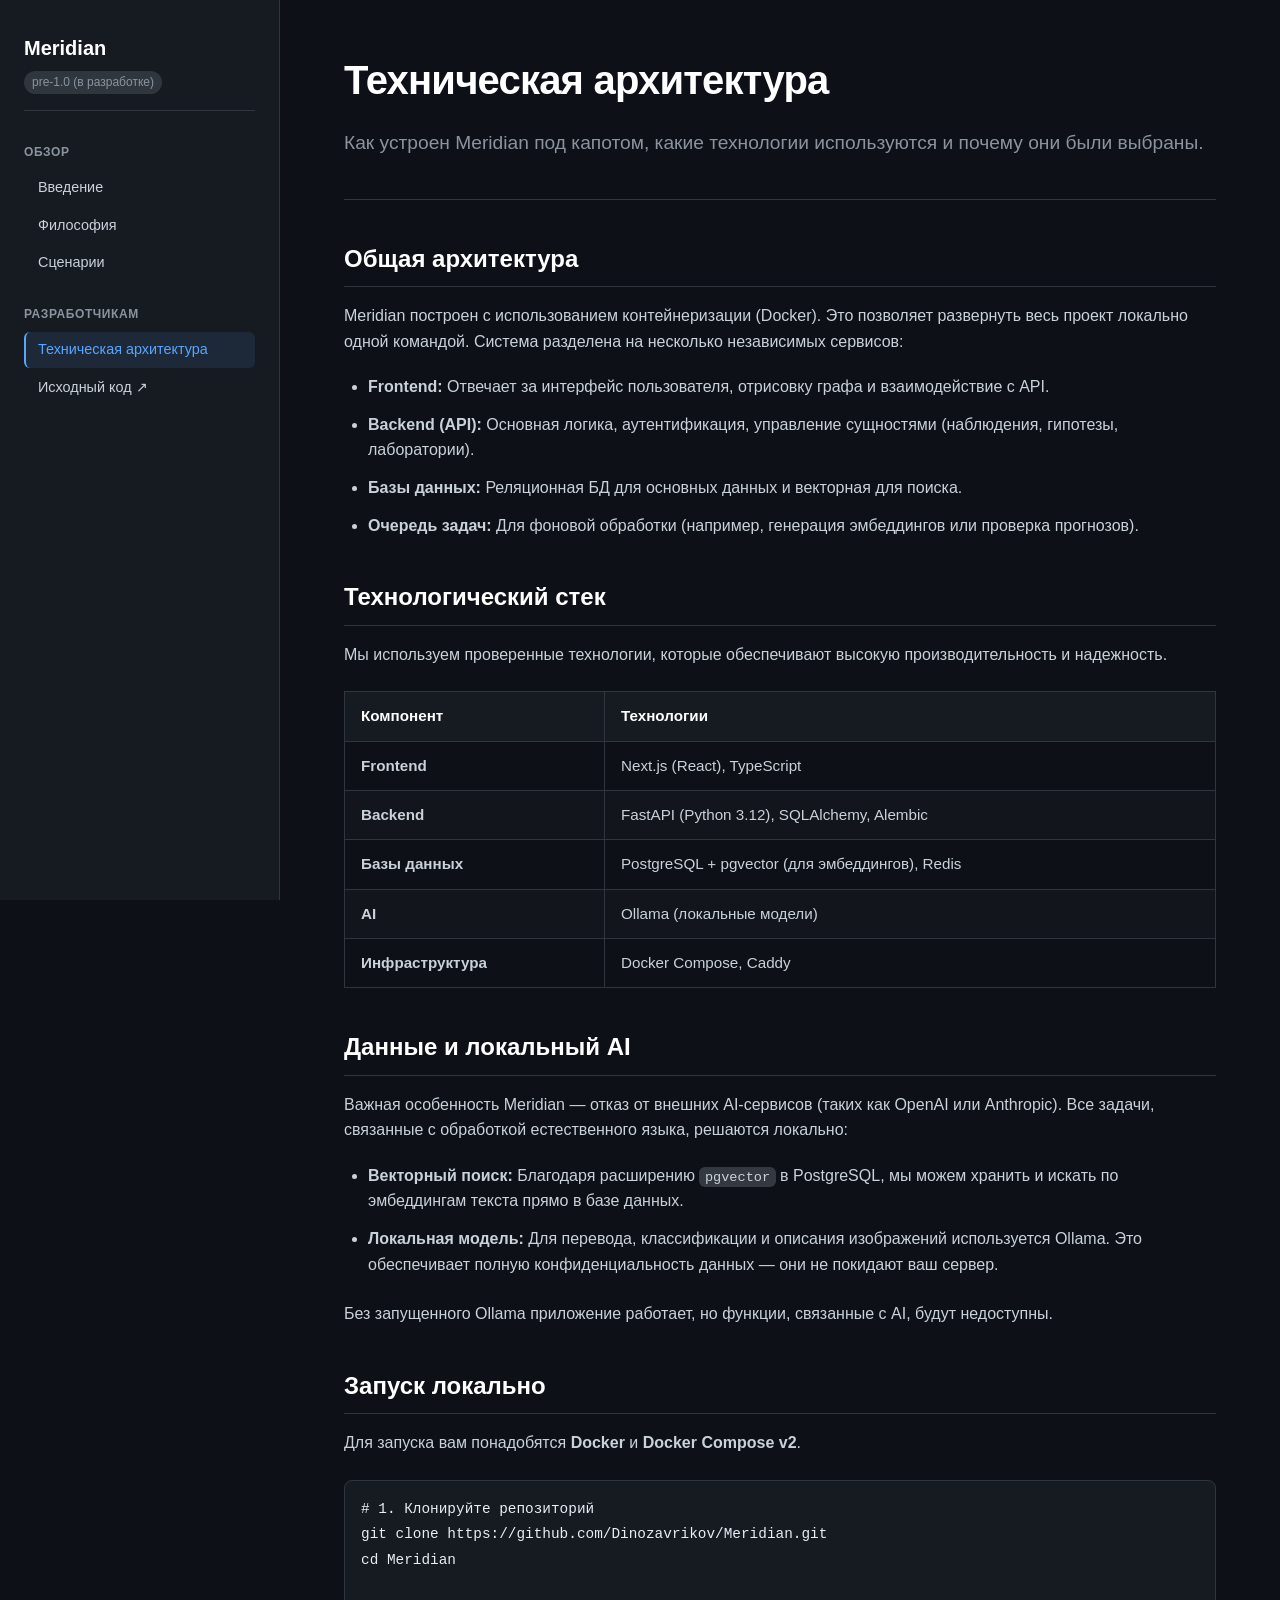
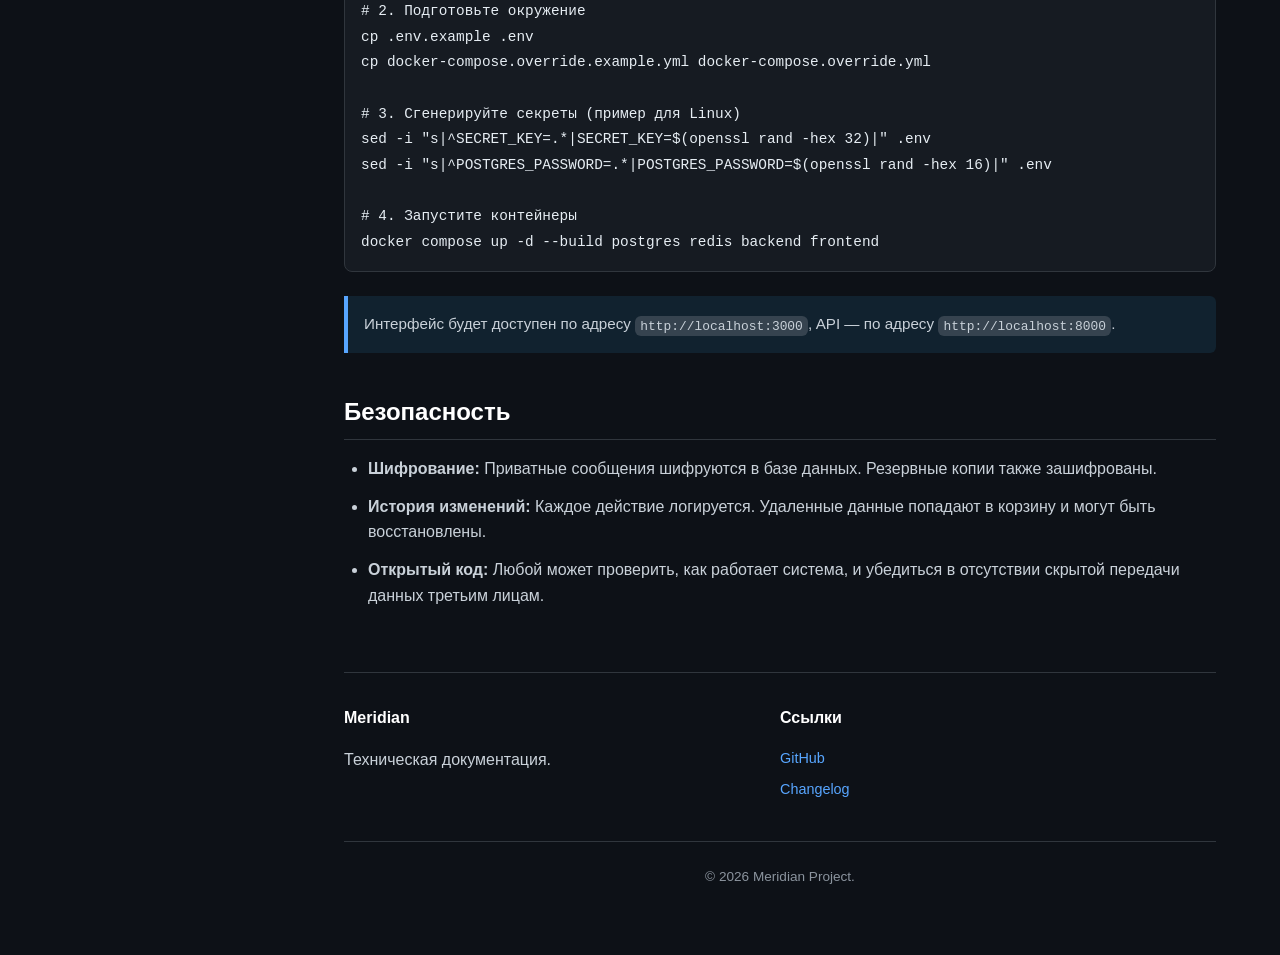
==== docs.html @ 54bcd575 "feat: split into two pages, add honest tech docs, remove 'yo' letter" ====
<!DOCTYPE html>
<html lang="ru">
<head>
    <meta charset="UTF-8">
    <meta name="yandex-verification" content="67a9aa6c68951625" />
    <meta name="viewport" content="width=device-width, initial-scale=1.0">
    <title>Техническая архитектура — Meridian</title>
    <meta name="description" content="Техническая документация проекта Meridian. Архитектура, стек технологий, локальный AI и работа с данными.">
    <link rel="stylesheet" href="assets/css/style.css">
</head>
<body>
    <div class="layout">
        <!-- Боковое меню (то же самое) -->
        <aside class="sidebar">
            <div class="sidebar-header">
                <a href="index.html" class="logo">Meridian</a>
                <span class="version">pre-1.0 (в разработке)</span>
            </div>
            
            <nav class="nav">
                <div class="nav-group">
                    <span class="nav-title">Обзор</span>
                    <ul>
                        <li><a href="index.html">Введение</a></li>
                        <li><a href="index.html#philosophy">Философия</a></li>
                        <li><a href="index.html#use-cases">Сценарии</a></li>
                    </ul>
                </div>
                <div class="nav-group">
                    <span class="nav-title">Разработчикам</span>
                    <ul>
                        <li><a href="docs.html" class="active">Техническая архитектура</a></li>
                        <li><a href="https://github.com/Dinozavrikov/Meridian" target="_blank" rel="noopener">Исходный код ↗</a></li>
                    </ul>
                </div>
            </nav>
        </aside>

        <!-- Контент документации -->
        <main class="content">
            <header class="page-header">
                <h1>Техническая архитектура</h1>
                <p class="lead">Как устроен Meridian под капотом, какие технологии используются и почему они были выбраны.</p>
            </header>

            <hr class="divider">

            <section id="architecture">
                <h2>Общая архитектура</h2>
                <p>Meridian построен с использованием контейнеризации (Docker). Это позволяет развернуть весь проект локально одной командой. Система разделена на несколько независимых сервисов:</p>
                <ul class="styled-list">
                    <li><strong>Frontend:</strong> Отвечает за интерфейс пользователя, отрисовку графа и взаимодействие с API.</li>
                    <li><strong>Backend (API):</strong> Основная логика, аутентификация, управление сущностями (наблюдения, гипотезы, лаборатории).</li>
                    <li><strong>Базы данных:</strong> Реляционная БД для основных данных и векторная для поиска.</li>
                    <li><strong>Очередь задач:</strong> Для фоновой обработки (например, генерация эмбеддингов или проверка прогнозов).</li>
                </ul>
            </section>

            <section id="tech-stack">
                <h2>Технологический стек</h2>
                <p>Мы используем проверенные технологии, которые обеспечивают высокую производительность и надежность.</p>
                <table class="tech-table">
                    <thead>
                        <tr>
                            <th>Компонент</th>
                            <th>Технологии</th>
                        </tr>
                    </thead>
                    <tbody>
                        <tr>
                            <td><strong>Frontend</strong></td>
                            <td>Next.js (React), TypeScript</td>
                        </tr>
                        <tr>
                            <td><strong>Backend</strong></td>
                            <td>FastAPI (Python 3.12), SQLAlchemy, Alembic</td>
                        </tr>
                        <tr>
                            <td><strong>Базы данных</strong></td>
                            <td>PostgreSQL + pgvector (для эмбеддингов), Redis</td>
                        </tr>
                        <tr>
                            <td><strong>AI</strong></td>
                            <td>Ollama (локальные модели)</td>
                        </tr>
                        <tr>
                            <td><strong>Инфраструктура</strong></td>
                            <td>Docker Compose, Caddy</td>
                        </tr>
                    </tbody>
                </table>
            </section>

            <section id="ai-and-data">
                <h2>Данные и локальный AI</h2>
                <p>Важная особенность Meridian — отказ от внешних AI-сервисов (таких как OpenAI или Anthropic). Все задачи, связанные с обработкой естественного языка, решаются локально:</p>
                <ul class="styled-list">
                    <li><strong>Векторный поиск:</strong> Благодаря расширению <code>pgvector</code> в PostgreSQL, мы можем хранить и искать по эмбеддингам текста прямо в базе данных.</li>
                    <li><strong>Локальная модель:</strong> Для перевода, классификации и описания изображений используется Ollama. Это обеспечивает полную конфиденциальность данных — они не покидают ваш сервер.</li>
                </ul>
                <p>Без запущенного Ollama приложение работает, но функции, связанные с AI, будут недоступны.</p>
            </section>

            <section id="quick-start">
                <h2>Запуск локально</h2>
                <p>Для запуска вам понадобятся <strong>Docker</strong> и <strong>Docker Compose v2</strong>.</p>
                <pre><code># 1. Клонируйте репозиторий
git clone https://github.com/Dinozavrikov/Meridian.git
cd Meridian

# 2. Подготовьте окружение
cp .env.example .env
cp docker-compose.override.example.yml docker-compose.override.yml

# 3. Сгенерируйте секреты (пример для Linux)
sed -i "s|^SECRET_KEY=.*|SECRET_KEY=$(openssl rand -hex 32)|" .env
sed -i "s|^POSTGRES_PASSWORD=.*|POSTGRES_PASSWORD=$(openssl rand -hex 16)|" .env

# 4. Запустите контейнеры
docker compose up -d --build postgres redis backend frontend</code></pre>
                <p class="note">Интерфейс будет доступен по адресу <code>http://localhost:3000</code>, API — по адресу <code>http://localhost:8000</code>.</p>
            </section>

            <section id="security">
                <h2>Безопасность</h2>
                <ul class="styled-list">
                    <li><strong>Шифрование:</strong> Приватные сообщения шифруются в базе данных. Резервные копии также зашифрованы.</li>
                    <li><strong>История изменений:</strong> Каждое действие логируется. Удаленные данные попадают в корзину и могут быть восстановлены.</li>
                    <li><strong>Открытый код:</strong> Любой может проверить, как работает система, и убедиться в отсутствии скрытой передачи данных третьим лицам.</li>
                </ul>
            </section>

            <footer class="site-footer">
                <div class="footer-grid">
                    <div class="footer-col">
                        <h4>Meridian</h4>
                        <p>Техническая документация.</p>
                    </div>
                    <div class="footer-col">
                        <h4>Ссылки</h4>
                        <ul>
                            <li><a href="https://github.com/Dinozavrikov/Meridian">GitHub</a></li>
                            <li><a href="https://github.com/Dinozavrikov/Meridian/blob/main/CHANGELOG.md">Changelog</a></li>
                        </ul>
                    </div>
                </div>
                <div class="footer-bottom">
                    <p>&copy; 2026 Meridian Project.</p>
                </div>
            </footer>
        </main>
    </div>
    <script src="assets/js/main.js"></script>
</body>
</html>
---- assets/css/style.css ----
:root {
    --bg: #0d1117;
    --surface: #161b22;
    --surface-hover: #21262d;
    --text: #c9d1d9;
    --heading: #ffffff;
    --muted: #8b949e;
    --accent: #58a6ff;
    --accent-hover: #79c0ff;
    --border: #30363d;
    --sidebar-width: 280px;
    --font-sans: -apple-system, BlinkMacSystemFont, "Segoe UI", Helvetica, Arial, sans-serif;
    --font-mono: ui-monospace, SFMono-Regular, Menlo, Consolas, monospace;
}

* { box-sizing: border-box; margin: 0; padding: 0; }

body {
    font-family: var(--font-sans);
    background-color: var(--bg);
    color: var(--text);
    line-height: 1.6;
    font-size: 16px;
}

a { color: var(--accent); text-decoration: none; transition: color 0.2s; }
a:hover { color: var(--accent-hover); text-decoration: underline; }

code {
    font-family: var(--font-mono);
    background: rgba(110,118,129,0.4);
    padding: 0.2em 0.4em;
    border-radius: 6px;
    font-size: 85%;
}

/* Layout */
.layout { display: flex; min-height: 100vh; }

/* Sidebar */
.sidebar {
    width: var(--sidebar-width);
    background: var(--surface);
    border-right: 1px solid var(--border);
    position: fixed;
    height: 100vh;
    overflow-y: auto;
    padding: 2rem 1.5rem;
}
.sidebar-header { margin-bottom: 2rem; padding-bottom: 1rem; border-bottom: 1px solid var(--border); }
.logo { display: block; font-size: 1.25rem; font-weight: 700; color: var(--heading); margin-bottom: 0.25rem; }
.version { display: inline-block; font-size: 0.75rem; background: var(--border); padding: 0.1rem 0.5rem; border-radius: 12px; color: var(--muted); }

.nav-group { margin-bottom: 1.5rem; }
.nav-title { display: block; font-size: 0.75rem; text-transform: uppercase; letter-spacing: 0.05em; color: var(--muted); margin-bottom: 0.5rem; font-weight: 600; }
.nav ul { list-style: none; }
.nav li { margin-bottom: 0.1rem; }
.nav a {
    display: block;
    padding: 0.4rem 0.75rem;
    border-radius: 6px;
    color: var(--text);
    font-size: 0.9rem;
    border-left: 2px solid transparent;
}
.nav a:hover { background: var(--surface-hover); text-decoration: none; }
.nav a.active { background: rgba(88,166,255,0.1); color: var(--accent); border-left-color: var(--accent); font-weight: 500; }

/* Content */
.content {
    flex: 1;
    margin-left: var(--sidebar-width);
    padding: 3rem 4rem;
    max-width: 1000px;
}
.page-header { margin-bottom: 2rem; }
h1 { font-size: 2.5rem; color: var(--heading); margin-bottom: 1rem; letter-spacing: -0.02em; }
.lead { font-size: 1.2rem; color: var(--muted); margin-bottom: 2rem; }
h2 { font-size: 1.5rem; color: var(--heading); margin: 2.5rem 0 1rem; border-bottom: 1px solid var(--border); padding-bottom: 0.5rem; }
h3 { font-size: 1.1rem; color: var(--heading); margin-bottom: 0.5rem; }
p { margin-bottom: 1.25rem; }

/* Buttons */
.hero-actions { display: flex; gap: 1rem; }
.btn-primary { display: inline-block; background: var(--accent); color: #000; padding: 0.6rem 1.2rem; border-radius: 6px; font-weight: 600; }
.btn-primary:hover { background: var(--accent-hover); text-decoration: none; }
.btn-secondary { display: inline-block; background: var(--surface); color: var(--text); border: 1px solid var(--border); padding: 0.6rem 1.2rem; border-radius: 6px; font-weight: 600; }
.btn-secondary:hover { background: var(--surface-hover); text-decoration: none; border-color: var(--muted); }

/* Grids & Cards */
.grid-3 { display: grid; grid-template-columns: repeat(auto-fit, minmax(250px, 1fr)); gap: 1.5rem; margin-top: 1.5rem; }
.card { background: var(--surface); border: 1px solid var(--border); border-radius: 8px; padding: 1.5rem; }
.card:hover { border-color: var(--muted); }

/* Lists */
.styled-list { padding-left: 1.5rem; margin-bottom: 1.5rem; }
.styled-list li { margin-bottom: 0.75rem; }

/* Tables */
.tech-table { width: 100%; border-collapse: collapse; margin: 1.5rem 0; font-size: 0.95rem; }
.tech-table th, .tech-table td { padding: 0.75rem 1rem; border: 1px solid var(--border); text-align: left; }
.tech-table th { background: var(--surface); color: var(--heading); font-weight: 600; }
.tech-table tr:nth-child(even) { background: rgba(255,255,255,0.02); }

/* Code Blocks */
pre { background: var(--surface); border: 1px solid var(--border); border-radius: 8px; padding: 1rem; overflow-x: auto; margin: 1.5rem 0; }
pre code { background: transparent; padding: 0; font-size: 0.9rem; color: #e6edf3; }
.note { background: rgba(56,189,248,0.1); border-left: 4px solid var(--accent); padding: 1rem; border-radius: 0 6px 6px 0; font-size: 0.95rem; }

/* Divider */
.divider { border: 0; height: 1px; background: var(--border); margin: 2.5rem 0; }

/* Footer */
.site-footer { margin-top: 4rem; padding-top: 2rem; border-top: 1px solid var(--border); }
.footer-grid { display: grid; grid-template-columns: 2fr 1fr 1fr; gap: 2rem; margin-bottom: 2rem; }
.footer-col h4 { color: var(--heading); font-size: 1rem; margin-bottom: 1rem; }
.footer-col ul { list-style: none; }
.footer-col ul li { margin-bottom: 0.5rem; font-size: 0.9rem; }
.footer-bottom { text-align: center; padding-top: 1.5rem; border-top: 1px solid var(--border); font-size: 0.85rem; color: var(--muted); }

/* Mobile */
@media (max-width: 768px) {
    .layout { flex-direction: column; }
    .sidebar { position: relative; width: 100%; height: auto; border-right: none; border-bottom: 1px solid var(--border); padding: 1.5rem; }
    .content { margin-left: 0; padding: 2rem 1.5rem; }
    .footer-grid { grid-template-columns: 1fr; }
    .hero-actions { flex-direction: column; }
}
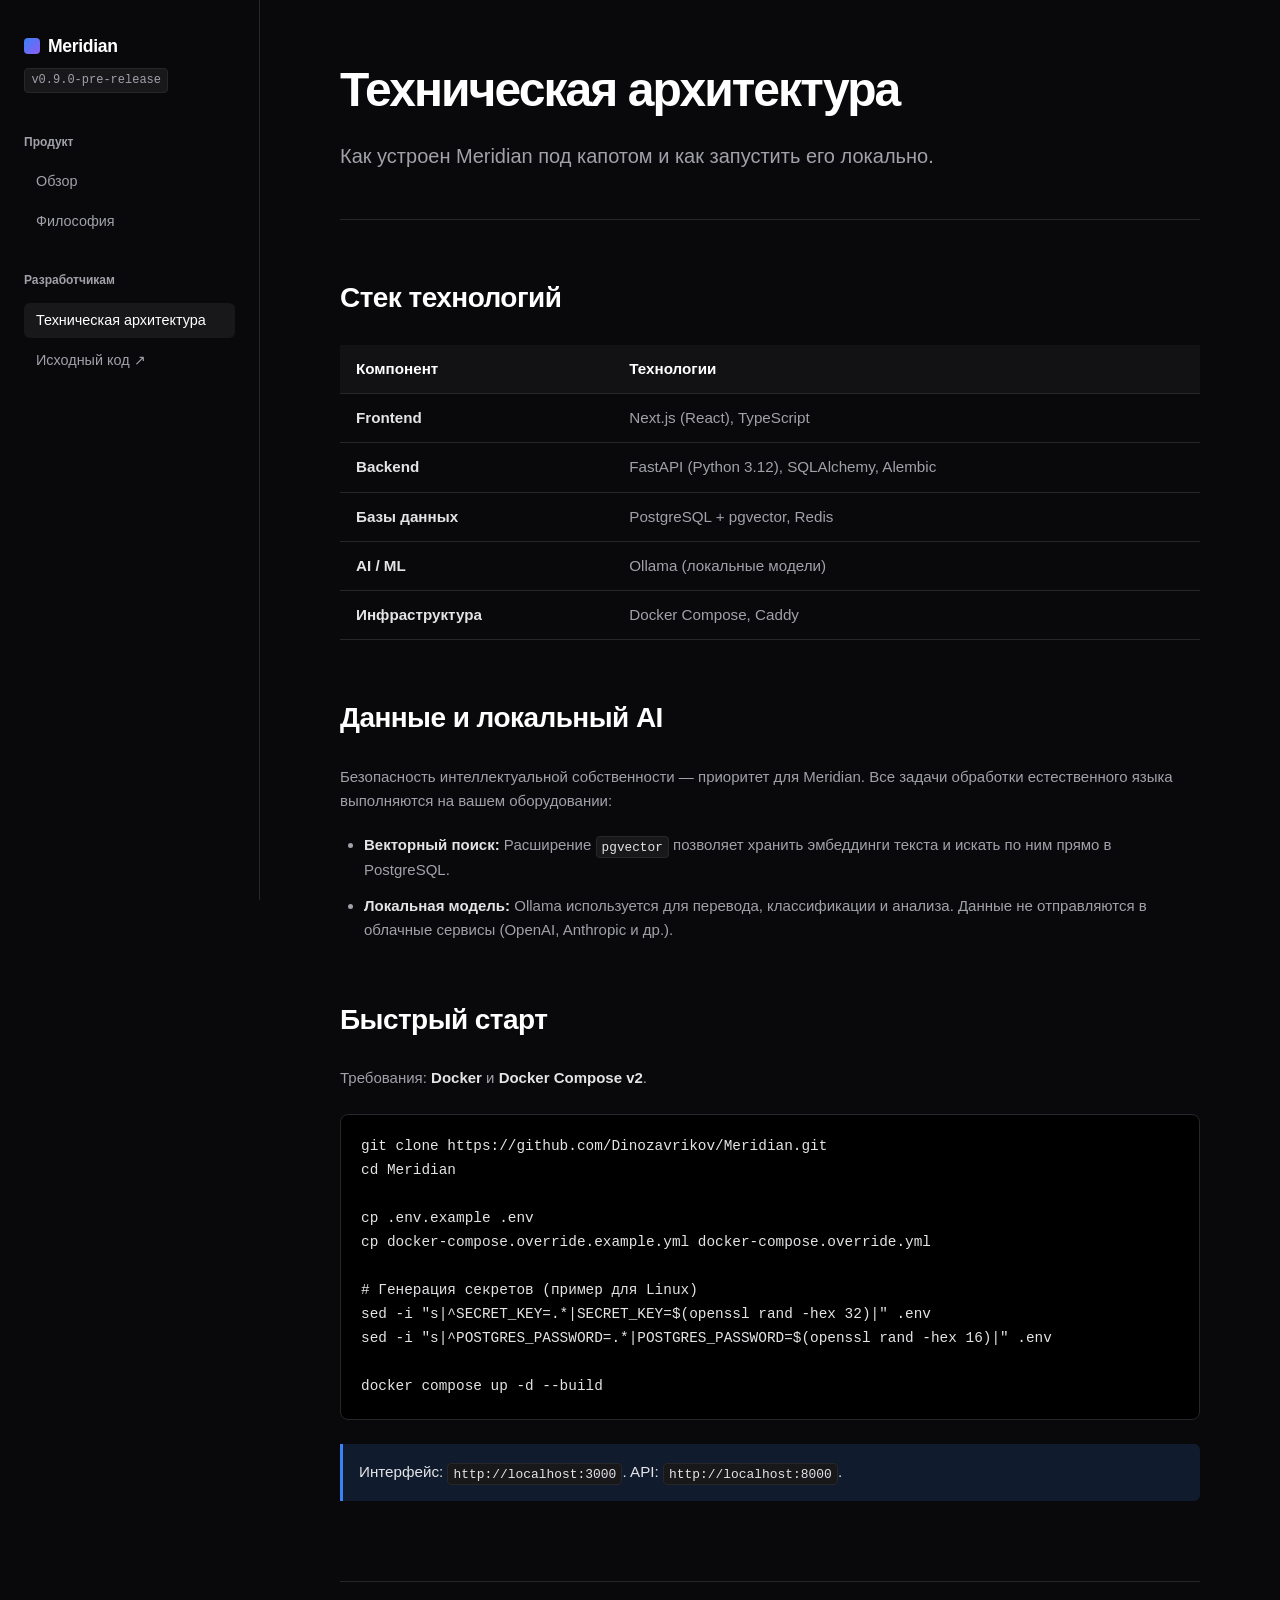
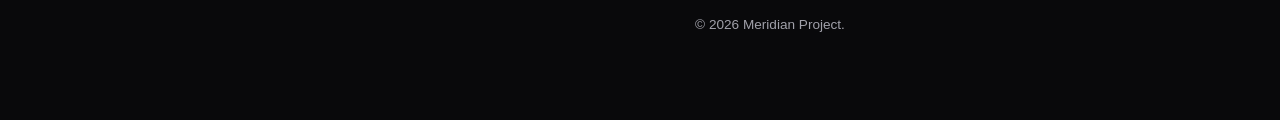
==== commit a5e659ce: "feat: enterprise redesign, add philosophy page, implement git-for-research concept, remove yo letter" ====
--- a/docs.html
+++ b/docs.html
@@ -10,20 +10,19 @@
 </head>
 <body>
     <div class="layout">
-        <!-- Боковое меню (то же самое) -->
         <aside class="sidebar">
             <div class="sidebar-header">
-                <a href="index.html" class="logo">Meridian</a>
-                <span class="version">pre-1.0 (в разработке)</span>
+                <a href="index.html" class="logo">
+                    <span class="logo-icon"></span> Meridian
+                </a>
+                <span class="version">v0.9.0-pre-release</span>
             </div>
-            
             <nav class="nav">
                 <div class="nav-group">
-                    <span class="nav-title">Обзор</span>
+                    <span class="nav-title">Продукт</span>
                     <ul>
-                        <li><a href="index.html">Введение</a></li>
-                        <li><a href="index.html#philosophy">Философия</a></li>
-                        <li><a href="index.html#use-cases">Сценарии</a></li>
+                        <li><a href="index.html">Обзор</a></li>
+                        <li><a href="philosophy.html">Философия</a></li>
                     </ul>
                 </div>
                 <div class="nav-group">
@@ -36,29 +35,16 @@
             </nav>
         </aside>
 
-        <!-- Контент документации -->
         <main class="content">
             <header class="page-header">
                 <h1>Техническая архитектура</h1>
-                <p class="lead">Как устроен Meridian под капотом, какие технологии используются и почему они были выбраны.</p>
+                <p class="lead">Как устроен Meridian под капотом и как запустить его локально.</p>
             </header>
 
             <hr class="divider">
 
-            <section id="architecture">
-                <h2>Общая архитектура</h2>
-                <p>Meridian построен с использованием контейнеризации (Docker). Это позволяет развернуть весь проект локально одной командой. Система разделена на несколько независимых сервисов:</p>
-                <ul class="styled-list">
-                    <li><strong>Frontend:</strong> Отвечает за интерфейс пользователя, отрисовку графа и взаимодействие с API.</li>
-                    <li><strong>Backend (API):</strong> Основная логика, аутентификация, управление сущностями (наблюдения, гипотезы, лаборатории).</li>
-                    <li><strong>Базы данных:</strong> Реляционная БД для основных данных и векторная для поиска.</li>
-                    <li><strong>Очередь задач:</strong> Для фоновой обработки (например, генерация эмбеддингов или проверка прогнозов).</li>
-                </ul>
-            </section>
-
             <section id="tech-stack">
-                <h2>Технологический стек</h2>
-                <p>Мы используем проверенные технологии, которые обеспечивают высокую производительность и надежность.</p>
+                <h2>Стек технологий</h2>
                 <table class="tech-table">
                     <thead>
                         <tr>
@@ -77,10 +63,10 @@
                         </tr>
                         <tr>
                             <td><strong>Базы данных</strong></td>
-                            <td>PostgreSQL + pgvector (для эмбеддингов), Redis</td>
+                            <td>PostgreSQL + pgvector, Redis</td>
                         </tr>
                         <tr>
-                            <td><strong>AI</strong></td>
+                            <td><strong>AI / ML</strong></td>
                             <td>Ollama (локальные модели)</td>
                         </tr>
                         <tr>
@@ -93,63 +79,36 @@
 
             <section id="ai-and-data">
                 <h2>Данные и локальный AI</h2>
-                <p>Важная особенность Meridian — отказ от внешних AI-сервисов (таких как OpenAI или Anthropic). Все задачи, связанные с обработкой естественного языка, решаются локально:</p>
+                <p>Безопасность интеллектуальной собственности — приоритет для Meridian. Все задачи обработки естественного языка выполняются на вашем оборудовании:</p>
                 <ul class="styled-list">
-                    <li><strong>Векторный поиск:</strong> Благодаря расширению <code>pgvector</code> в PostgreSQL, мы можем хранить и искать по эмбеддингам текста прямо в базе данных.</li>
-                    <li><strong>Локальная модель:</strong> Для перевода, классификации и описания изображений используется Ollama. Это обеспечивает полную конфиденциальность данных — они не покидают ваш сервер.</li>
+                    <li><strong>Векторный поиск:</strong> Расширение <code>pgvector</code> позволяет хранить эмбеддинги текста и искать по ним прямо в PostgreSQL.</li>
+                    <li><strong>Локальная модель:</strong> Ollama используется для перевода, классификации и анализа. Данные не отправляются в облачные сервисы (OpenAI, Anthropic и др.).</li>
                 </ul>
-                <p>Без запущенного Ollama приложение работает, но функции, связанные с AI, будут недоступны.</p>
             </section>
 
             <section id="quick-start">
-                <h2>Запуск локально</h2>
-                <p>Для запуска вам понадобятся <strong>Docker</strong> и <strong>Docker Compose v2</strong>.</p>
-                <pre><code># 1. Клонируйте репозиторий
-git clone https://github.com/Dinozavrikov/Meridian.git
+                <h2>Быстрый старт</h2>
+                <p>Требования: <strong>Docker</strong> и <strong>Docker Compose v2</strong>.</p>
+                <pre><code>git clone https://github.com/Dinozavrikov/Meridian.git
 cd Meridian
 
-# 2. Подготовьте окружение
 cp .env.example .env
 cp docker-compose.override.example.yml docker-compose.override.yml
 
-# 3. Сгенерируйте секреты (пример для Linux)
+# Генерация секретов (пример для Linux)
 sed -i "s|^SECRET_KEY=.*|SECRET_KEY=$(openssl rand -hex 32)|" .env
 sed -i "s|^POSTGRES_PASSWORD=.*|POSTGRES_PASSWORD=$(openssl rand -hex 16)|" .env
 
-# 4. Запустите контейнеры
-docker compose up -d --build postgres redis backend frontend</code></pre>
-                <p class="note">Интерфейс будет доступен по адресу <code>http://localhost:3000</code>, API — по адресу <code>http://localhost:8000</code>.</p>
-            </section>
-
-            <section id="security">
-                <h2>Безопасность</h2>
-                <ul class="styled-list">
-                    <li><strong>Шифрование:</strong> Приватные сообщения шифруются в базе данных. Резервные копии также зашифрованы.</li>
-                    <li><strong>История изменений:</strong> Каждое действие логируется. Удаленные данные попадают в корзину и могут быть восстановлены.</li>
-                    <li><strong>Открытый код:</strong> Любой может проверить, как работает система, и убедиться в отсутствии скрытой передачи данных третьим лицам.</li>
-                </ul>
+docker compose up -d --build</code></pre>
+                <p class="note">Интерфейс: <code>http://localhost:3000</code>. API: <code>http://localhost:8000</code>.</p>
             </section>
 
             <footer class="site-footer">
-                <div class="footer-grid">
-                    <div class="footer-col">
-                        <h4>Meridian</h4>
-                        <p>Техническая документация.</p>
-                    </div>
-                    <div class="footer-col">
-                        <h4>Ссылки</h4>
-                        <ul>
-                            <li><a href="https://github.com/Dinozavrikov/Meridian">GitHub</a></li>
-                            <li><a href="https://github.com/Dinozavrikov/Meridian/blob/main/CHANGELOG.md">Changelog</a></li>
-                        </ul>
-                    </div>
-                </div>
-                <div class="footer-bottom">
+                <div class="footer-bottom" style="border: none; padding-top: 0;">
                     <p>&copy; 2026 Meridian Project.</p>
                 </div>
             </footer>
         </main>
     </div>
-    <script src="assets/js/main.js"></script>
 </body>
 </html>
--- a/assets/css/style.css
+++ b/assets/css/style.css
@@ -1,16 +1,15 @@
 :root {
-    --bg: #0d1117;
-    --surface: #161b22;
-    --surface-hover: #21262d;
-    --text: #c9d1d9;
-    --heading: #ffffff;
-    --muted: #8b949e;
-    --accent: #58a6ff;
-    --accent-hover: #79c0ff;
-    --border: #30363d;
-    --sidebar-width: 280px;
-    --font-sans: -apple-system, BlinkMacSystemFont, "Segoe UI", Helvetica, Arial, sans-serif;
-    --font-mono: ui-monospace, SFMono-Regular, Menlo, Consolas, monospace;
+    --bg: #09090b; /* Очень темный фон (почти черный) */
+    --surface: #121214; /* Фон карточек и сайдбара */
+    --surface-hover: #18181b;
+    --border: #27272a;
+    --text: #e4e4e7;
+    --text-muted: #a1a1aa;
+    --accent: #3b82f6; /* Синий акцент */
+    --accent-glow: rgba(59, 130, 246, 0.15);
+    --sidebar-width: 260px;
+    --font-sans: 'Inter', -apple-system, BlinkMacSystemFont, "Segoe UI", Roboto, sans-serif;
+    --font-mono: ui-monospace, SFMono-Regular, Menlo, Monaco, Consolas, monospace;
 }
 
 * { box-sizing: border-box; margin: 0; padding: 0; }
@@ -20,18 +19,21 @@
     background-color: var(--bg);
     color: var(--text);
     line-height: 1.6;
-    font-size: 16px;
-}
-
-a { color: var(--accent); text-decoration: none; transition: color 0.2s; }
-a:hover { color: var(--accent-hover); text-decoration: underline; }
+    font-size: 15px;
+    -webkit-font-smoothing: antialiased;
+}
+
+a { color: var(--accent); text-decoration: none; transition: color 0.15s ease; }
+a:hover { color: #60a5fa; }
 
 code {
     font-family: var(--font-mono);
-    background: rgba(110,118,129,0.4);
+    background: var(--surface-hover);
     padding: 0.2em 0.4em;
-    border-radius: 6px;
-    font-size: 85%;
+    border-radius: 4px;
+    font-size: 0.85em;
+    color: var(--text);
+    border: 1px solid var(--border);
 }
 
 /* Layout */
@@ -40,89 +42,212 @@
 /* Sidebar */
 .sidebar {
     width: var(--sidebar-width);
-    background: var(--surface);
+    background: var(--bg);
     border-right: 1px solid var(--border);
     position: fixed;
     height: 100vh;
     overflow-y: auto;
     padding: 2rem 1.5rem;
-}
-.sidebar-header { margin-bottom: 2rem; padding-bottom: 1rem; border-bottom: 1px solid var(--border); }
-.logo { display: block; font-size: 1.25rem; font-weight: 700; color: var(--heading); margin-bottom: 0.25rem; }
-.version { display: inline-block; font-size: 0.75rem; background: var(--border); padding: 0.1rem 0.5rem; border-radius: 12px; color: var(--muted); }
-
-.nav-group { margin-bottom: 1.5rem; }
-.nav-title { display: block; font-size: 0.75rem; text-transform: uppercase; letter-spacing: 0.05em; color: var(--muted); margin-bottom: 0.5rem; font-weight: 600; }
+    z-index: 10;
+}
+.sidebar-header { margin-bottom: 2.5rem; }
+.logo { 
+    display: flex; 
+    align-items: center; 
+    gap: 0.5rem; 
+    font-size: 1.1rem; 
+    font-weight: 700; 
+    color: #fff; 
+    letter-spacing: -0.02em;
+}
+.logo-icon {
+    display: inline-block;
+    width: 16px; height: 16px;
+    background: linear-gradient(135deg, #3b82f6, #8b5cf6);
+    border-radius: 4px;
+}
+.version { 
+    display: inline-block; 
+    margin-top: 0.5rem;
+    font-size: 0.75rem; 
+    background: var(--surface-hover);
+    border: 1px solid var(--border);
+    padding: 0.1rem 0.4rem; 
+    border-radius: 4px; 
+    color: var(--text-muted);
+    font-family: var(--font-mono);
+}
+
+.nav-group { margin-bottom: 2rem; }
+.nav-title { display: block; font-size: 0.75rem; font-weight: 600; color: var(--text-muted); margin-bottom: 0.75rem; }
 .nav ul { list-style: none; }
-.nav li { margin-bottom: 0.1rem; }
+.nav li { margin-bottom: 0.25rem; }
 .nav a {
     display: block;
     padding: 0.4rem 0.75rem;
     border-radius: 6px;
-    color: var(--text);
+    color: var(--text-muted);
     font-size: 0.9rem;
-    border-left: 2px solid transparent;
-}
-.nav a:hover { background: var(--surface-hover); text-decoration: none; }
-.nav a.active { background: rgba(88,166,255,0.1); color: var(--accent); border-left-color: var(--accent); font-weight: 500; }
+    transition: all 0.15s ease;
+}
+.nav a:hover { background: var(--surface-hover); color: var(--text); }
+.nav a.active { background: var(--surface-hover); color: #fff; font-weight: 500; }
 
 /* Content */
 .content {
     flex: 1;
     margin-left: var(--sidebar-width);
-    padding: 3rem 4rem;
-    max-width: 1000px;
-}
-.page-header { margin-bottom: 2rem; }
-h1 { font-size: 2.5rem; color: var(--heading); margin-bottom: 1rem; letter-spacing: -0.02em; }
-.lead { font-size: 1.2rem; color: var(--muted); margin-bottom: 2rem; }
-h2 { font-size: 1.5rem; color: var(--heading); margin: 2.5rem 0 1rem; border-bottom: 1px solid var(--border); padding-bottom: 0.5rem; }
-h3 { font-size: 1.1rem; color: var(--heading); margin-bottom: 0.5rem; }
-p { margin-bottom: 1.25rem; }
+    padding: 4rem 5rem;
+    max-width: 1100px;
+}
+
+/* Hero Section (Index) */
+.hero { padding: 2rem 0 4rem; }
+.hero-badge {
+    display: inline-block;
+    padding: 0.2rem 0.6rem;
+    background: var(--accent-glow);
+    color: #60a5fa;
+    border: 1px solid rgba(59, 130, 246, 0.3);
+    border-radius: 20px;
+    font-size: 0.8rem;
+    font-weight: 500;
+    margin-bottom: 1.5rem;
+}
+h1 { 
+    font-size: 3rem; 
+    color: #fff; 
+    margin-bottom: 1.5rem; 
+    letter-spacing: -0.04em; 
+    line-height: 1.1;
+    font-weight: 800;
+}
+.lead { 
+    font-size: 1.25rem; 
+    color: var(--text-muted); 
+    margin-bottom: 2.5rem; 
+    max-width: 700px;
+    line-height: 1.5;
+}
+.hero-actions { display: flex; gap: 1rem; }
+
+/* Typography */
+h2 { 
+    font-size: 1.75rem; 
+    color: #fff; 
+    margin: 3.5rem 0 1.5rem; 
+    letter-spacing: -0.02em;
+    font-weight: 600;
+}
+h3 { 
+    font-size: 1.1rem; 
+    color: #fff; 
+    margin-bottom: 0.75rem; 
+    font-weight: 600;
+}
+p { margin-bottom: 1.25rem; color: var(--text-muted); }
+strong { color: var(--text); font-weight: 600; }
 
 /* Buttons */
-.hero-actions { display: flex; gap: 1rem; }
-.btn-primary { display: inline-block; background: var(--accent); color: #000; padding: 0.6rem 1.2rem; border-radius: 6px; font-weight: 600; }
-.btn-primary:hover { background: var(--accent-hover); text-decoration: none; }
-.btn-secondary { display: inline-block; background: var(--surface); color: var(--text); border: 1px solid var(--border); padding: 0.6rem 1.2rem; border-radius: 6px; font-weight: 600; }
-.btn-secondary:hover { background: var(--surface-hover); text-decoration: none; border-color: var(--muted); }
-
-/* Grids & Cards */
-.grid-3 { display: grid; grid-template-columns: repeat(auto-fit, minmax(250px, 1fr)); gap: 1.5rem; margin-top: 1.5rem; }
-.card { background: var(--surface); border: 1px solid var(--border); border-radius: 8px; padding: 1.5rem; }
-.card:hover { border-color: var(--muted); }
+.btn-primary { 
+    display: inline-flex; align-items: center;
+    background: #fff; color: #000; 
+    padding: 0.6rem 1.2rem; border-radius: 6px; 
+    font-weight: 600; font-size: 0.95rem;
+    transition: all 0.2s;
+}
+.btn-primary:hover { background: #e4e4e7; color: #000; }
+.btn-secondary { 
+    display: inline-flex; align-items: center;
+    background: var(--surface); color: var(--text); 
+    border: 1px solid var(--border); 
+    padding: 0.6rem 1.2rem; border-radius: 6px; 
+    font-weight: 600; font-size: 0.95rem;
+    transition: all 0.2s;
+}
+.btn-secondary:hover { background: var(--surface-hover); border-color: #3f3f46; color: #fff; }
+
+/* Cards & Grids */
+.grid-3 { display: grid; grid-template-columns: repeat(auto-fit, minmax(280px, 1fr)); gap: 1.5rem; margin-top: 2rem; }
+.card { 
+    background: var(--surface); 
+    border: 1px solid var(--border); 
+    border-radius: 12px; 
+    padding: 1.5rem;
+    transition: border-color 0.2s, box-shadow 0.2s;
+}
+.card:hover { 
+    border-color: #3f3f46;
+    box-shadow: 0 4px 20px rgba(0,0,0,0.5);
+}
+.card-icon {
+    display: inline-flex;
+    align-items: center; justify-content: center;
+    width: 40px; height: 40px;
+    background: var(--surface-hover);
+    border: 1px solid var(--border);
+    border-radius: 8px;
+    margin-bottom: 1rem;
+    font-size: 1.2rem;
+}
+
+/* Feature blocks (Philosophy) */
+.feature-block {
+    margin-bottom: 2rem;
+    padding-left: 1.5rem;
+    border-left: 2px solid var(--border);
+}
+.feature-block:hover { border-left-color: var(--accent); }
+.feature-block p { margin-bottom: 0; }
 
 /* Lists */
-.styled-list { padding-left: 1.5rem; margin-bottom: 1.5rem; }
-.styled-list li { margin-bottom: 0.75rem; }
+.styled-list { padding-left: 1.5rem; margin-bottom: 2rem; }
+.styled-list li { margin-bottom: 0.75rem; color: var(--text-muted); }
 
 /* Tables */
 .tech-table { width: 100%; border-collapse: collapse; margin: 1.5rem 0; font-size: 0.95rem; }
-.tech-table th, .tech-table td { padding: 0.75rem 1rem; border: 1px solid var(--border); text-align: left; }
-.tech-table th { background: var(--surface); color: var(--heading); font-weight: 600; }
-.tech-table tr:nth-child(even) { background: rgba(255,255,255,0.02); }
+.tech-table th, .tech-table td { padding: 0.75rem 1rem; border-bottom: 1px solid var(--border); text-align: left; }
+.tech-table th { color: #fff; font-weight: 600; background: var(--surface); }
+.tech-table td { color: var(--text-muted); }
+.tech-table tr:hover td { background: var(--surface-hover); }
 
 /* Code Blocks */
-pre { background: var(--surface); border: 1px solid var(--border); border-radius: 8px; padding: 1rem; overflow-x: auto; margin: 1.5rem 0; }
-pre code { background: transparent; padding: 0; font-size: 0.9rem; color: #e6edf3; }
-.note { background: rgba(56,189,248,0.1); border-left: 4px solid var(--accent); padding: 1rem; border-radius: 0 6px 6px 0; font-size: 0.95rem; }
+pre { 
+    background: #000; 
+    border: 1px solid var(--border); 
+    border-radius: 8px; 
+    padding: 1.25rem; 
+    overflow-x: auto; 
+    margin: 1.5rem 0; 
+}
+pre code { background: transparent; border: none; padding: 0; font-size: 0.9rem; color: #e4e4e7; }
+.note { 
+    background: var(--accent-glow); 
+    border-left: 3px solid var(--accent); 
+    padding: 1rem; 
+    border-radius: 0 6px 6px 0; 
+    font-size: 0.95rem; 
+    color: var(--text);
+}
 
 /* Divider */
-.divider { border: 0; height: 1px; background: var(--border); margin: 2.5rem 0; }
+.divider { border: 0; height: 1px; background: var(--border); margin: 3rem 0; }
 
 /* Footer */
-.site-footer { margin-top: 4rem; padding-top: 2rem; border-top: 1px solid var(--border); }
-.footer-grid { display: grid; grid-template-columns: 2fr 1fr 1fr; gap: 2rem; margin-bottom: 2rem; }
-.footer-col h4 { color: var(--heading); font-size: 1rem; margin-bottom: 1rem; }
+.site-footer { margin-top: 5rem; padding-top: 2rem; border-top: 1px solid var(--border); }
+.footer-grid { display: grid; grid-template-columns: 2fr 1fr 1fr; gap: 3rem; margin-bottom: 2rem; }
+.footer-col h4 { color: #fff; font-size: 0.9rem; margin-bottom: 1rem; }
 .footer-col ul { list-style: none; }
 .footer-col ul li { margin-bottom: 0.5rem; font-size: 0.9rem; }
-.footer-bottom { text-align: center; padding-top: 1.5rem; border-top: 1px solid var(--border); font-size: 0.85rem; color: var(--muted); }
+.footer-col p { font-size: 0.9rem; margin-bottom: 0; }
+.footer-bottom { text-align: center; padding-top: 2rem; border-top: 1px solid var(--border); font-size: 0.85rem; color: var(--text-muted); }
 
 /* Mobile */
 @media (max-width: 768px) {
     .layout { flex-direction: column; }
     .sidebar { position: relative; width: 100%; height: auto; border-right: none; border-bottom: 1px solid var(--border); padding: 1.5rem; }
     .content { margin-left: 0; padding: 2rem 1.5rem; }
-    .footer-grid { grid-template-columns: 1fr; }
+    h1 { font-size: 2.2rem; }
+    .footer-grid { grid-template-columns: 1fr; gap: 1.5rem; }
     .hero-actions { flex-direction: column; }
 }
